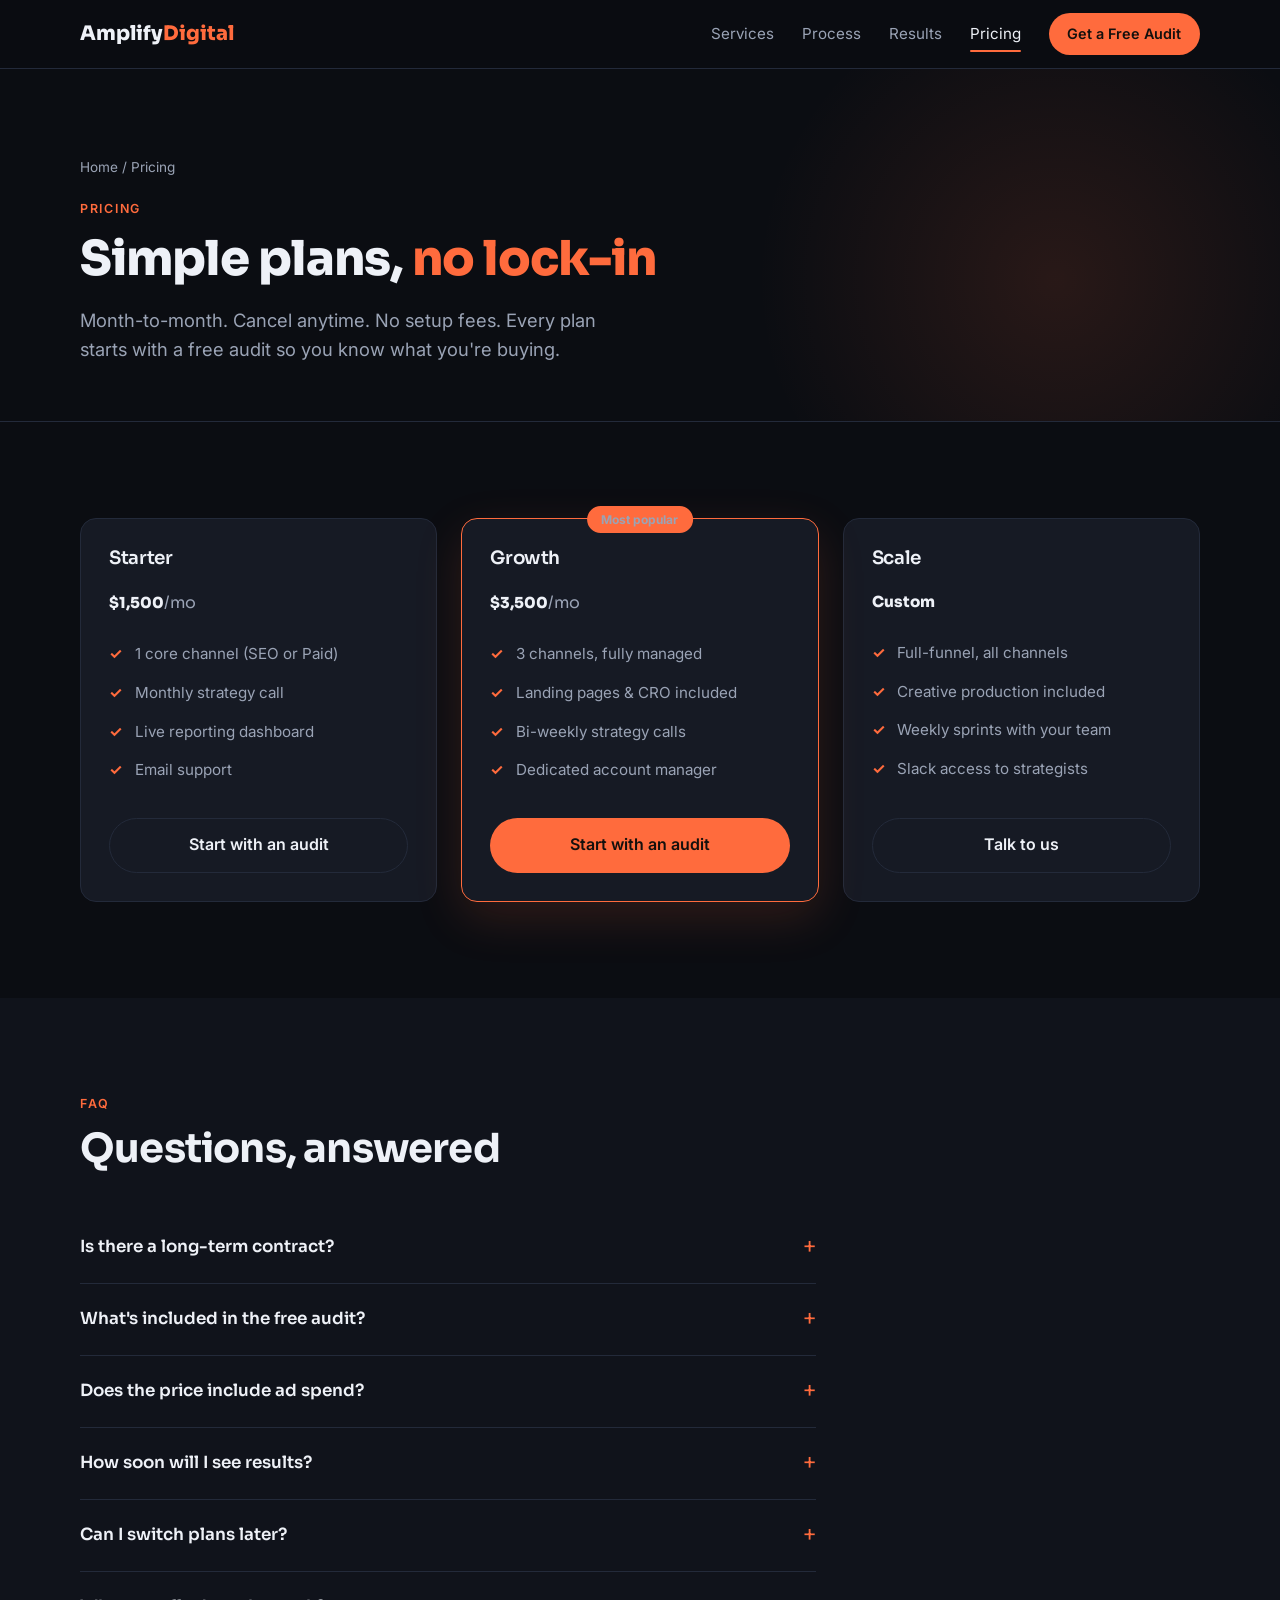
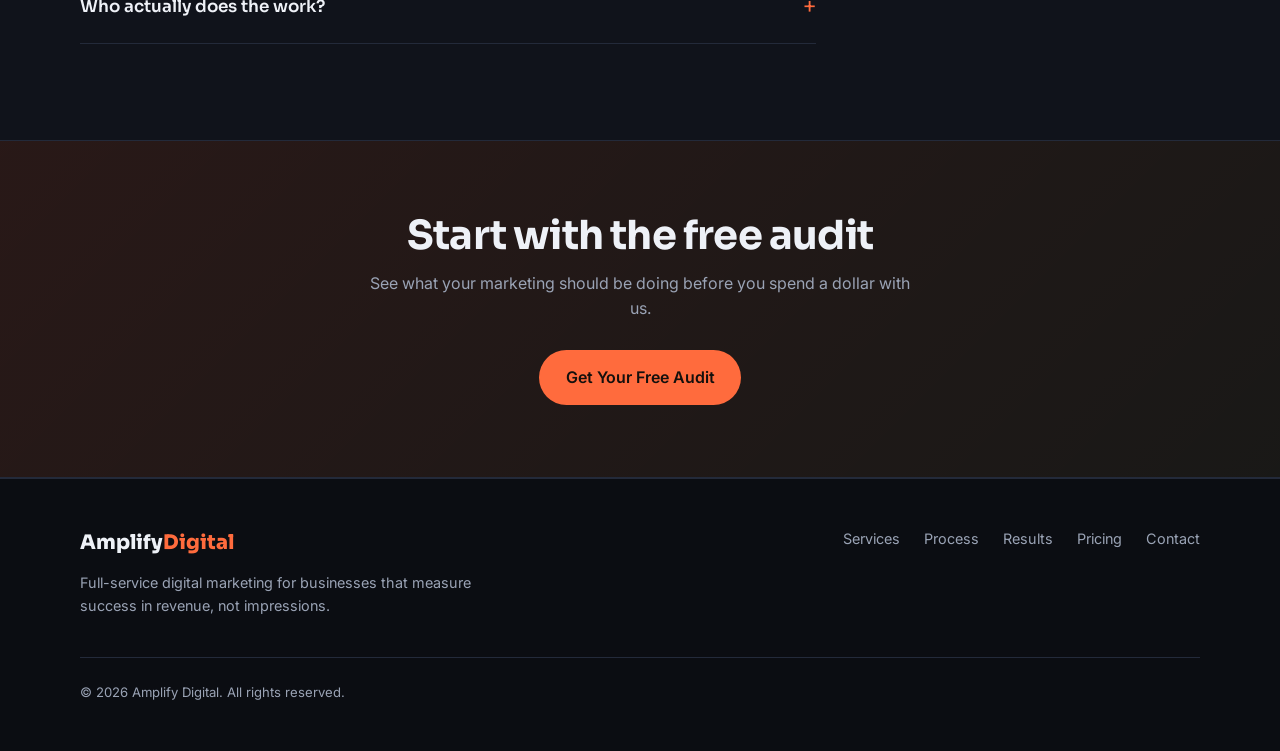
==== pricing.html @ b1fe0513 "Add dedicated Services, Process, Results and Pricing pages Split the single-page site into a multi-p" ====
<!DOCTYPE html>
<html lang="en">
<head>
  <meta charset="UTF-8" />
  <meta name="viewport" content="width=device-width, initial-scale=1.0" />
  <title>Pricing — Amplify Digital</title>
  <meta name="description" content="Simple, month-to-month digital marketing plans from $1,500/mo. No lock-in, no setup fees, and every plan starts with a free audit." />
  <link rel="icon" href="data:image/svg+xml,<svg xmlns='http://www.w3.org/2000/svg' viewBox='0 0 100 100'><text y='.9em' font-size='90'>🚀</text></svg>" />
  <link rel="preconnect" href="https://fonts.googleapis.com" />
  <link rel="preconnect" href="https://fonts.gstatic.com" crossorigin />
  <link href="https://fonts.googleapis.com/css2?family=Sora:wght@400;600;700;800&family=Inter:wght@400;500;600&display=swap" rel="stylesheet" />
  <link rel="stylesheet" href="styles.css" />
</head>
<body>

  <header class="nav" id="top">
    <div class="container nav-inner">
      <a href="index.html" class="logo">Amplify<span>Digital</span></a>
      <nav class="nav-links" id="navLinks">
        <a href="services.html">Services</a>
        <a href="process.html">Process</a>
        <a href="results.html">Results</a>
        <a href="pricing.html" class="active">Pricing</a>
        <a href="index.html#contact" class="btn btn-small">Get a Free Audit</a>
      </nav>
      <button class="nav-toggle" id="navToggle" aria-label="Toggle menu" aria-expanded="false">
        <span></span><span></span><span></span>
      </button>
    </div>
  </header>

  <section class="page-hero">
    <div class="container">
      <p class="breadcrumb reveal"><a href="index.html">Home</a> / Pricing</p>
      <p class="eyebrow reveal">Pricing</p>
      <h1 class="reveal">Simple plans, <em>no lock-in</em></h1>
      <p class="lead reveal">Month-to-month. Cancel anytime. No setup fees. Every plan starts with a free audit so you know what you're buying.</p>
    </div>
  </section>

  <section class="section">
    <div class="container">
      <div class="grid grid-3 pricing-grid">
        <article class="card price reveal">
          <h3>Starter</h3>
          <p class="price-amount">$1,500<span>/mo</span></p>
          <ul>
            <li>1 core channel (SEO or Paid)</li>
            <li>Monthly strategy call</li>
            <li>Live reporting dashboard</li>
            <li>Email support</li>
          </ul>
          <a href="index.html#contact" class="btn btn-ghost">Start with an audit</a>
        </article>
        <article class="card price featured reveal">
          <p class="price-flag">Most popular</p>
          <h3>Growth</h3>
          <p class="price-amount">$3,500<span>/mo</span></p>
          <ul>
            <li>3 channels, fully managed</li>
            <li>Landing pages &amp; CRO included</li>
            <li>Bi-weekly strategy calls</li>
            <li>Dedicated account manager</li>
          </ul>
          <a href="index.html#contact" class="btn">Start with an audit</a>
        </article>
        <article class="card price reveal">
          <h3>Scale</h3>
          <p class="price-amount">Custom</p>
          <ul>
            <li>Full-funnel, all channels</li>
            <li>Creative production included</li>
            <li>Weekly sprints with your team</li>
            <li>Slack access to strategists</li>
          </ul>
          <a href="index.html#contact" class="btn btn-ghost">Talk to us</a>
        </article>
      </div>
    </div>
  </section>

  <section class="section section-alt">
    <div class="container">
      <p class="eyebrow reveal">FAQ</p>
      <h2 class="reveal">Questions, answered</h2>
      <div class="faq reveal">
        <details>
          <summary>Is there a long-term contract?</summary>
          <p>No. Every plan is month-to-month. We earn your business each month with results, not with a contract that traps you.</p>
        </details>
        <details>
          <summary>What's included in the free audit?</summary>
          <p>A senior strategist reviews your website, ads, funnels and competitors, then sends back a teardown of what's working, what's leaking money, and the three fastest wins. It's yours to keep whether or not you work with us.</p>
        </details>
        <details>
          <summary>Does the price include ad spend?</summary>
          <p>No — the monthly fee covers our strategy and management. Your ad budget is paid directly to the platforms (Google, Meta, etc.) and stays in your own accounts.</p>
        </details>
        <details>
          <summary>How soon will I see results?</summary>
          <p>Paid channels can move within weeks; SEO and content compound over months. Your strategy call sets realistic timelines and targets up front — no vague promises.</p>
        </details>
        <details>
          <summary>Can I switch plans later?</summary>
          <p>Anytime. Most clients start with one or two channels and scale up as the numbers prove out. Upgrades and downgrades take effect the next billing cycle.</p>
        </details>
        <details>
          <summary>Who actually does the work?</summary>
          <p>Senior specialists on our team — not junior staff or offshore contractors handed a checklist. You'll know exactly who's on your account.</p>
        </details>
      </div>
    </div>
  </section>

  <section class="cta-band">
    <div class="container">
      <h2>Start with the free audit</h2>
      <p>See what your marketing should be doing before you spend a dollar with us.</p>
      <a href="index.html#contact" class="btn">Get Your Free Audit</a>
    </div>
  </section>

  <footer class="footer">
    <div class="container footer-inner">
      <div>
        <a href="index.html" class="logo">Amplify<span>Digital</span></a>
        <p>Full-service digital marketing for businesses that measure success in revenue, not impressions.</p>
      </div>
      <nav aria-label="Footer">
        <a href="services.html">Services</a>
        <a href="process.html">Process</a>
        <a href="results.html">Results</a>
        <a href="pricing.html">Pricing</a>
        <a href="index.html#contact">Contact</a>
      </nav>
      <p class="footer-copy">© <span id="year"></span> Amplify Digital. All rights reserved.</p>
    </div>
  </footer>

  <script src="script.js"></script>
</body>
</html>
---- styles.css ----
/* ============ Design tokens ============ */
:root {
  --bg: #0b0d12;
  --bg-alt: #10131b;
  --card: #161a24;
  --card-edge: #232a3a;
  --text: #eef1f7;
  --muted: #9aa3b5;
  --accent: #ff6b3d;
  --accent-soft: rgba(255, 107, 61, 0.12);
  --accent-2: #ffd166;
  --radius: 16px;
  --font-head: "Sora", system-ui, sans-serif;
  --font-body: "Inter", system-ui, sans-serif;
}

* { margin: 0; padding: 0; box-sizing: border-box; }
html { scroll-behavior: smooth; }
body {
  font-family: var(--font-body);
  background: var(--bg);
  color: var(--text);
  line-height: 1.6;
  -webkit-font-smoothing: antialiased;
}
img, svg { max-width: 100%; display: block; }
a { color: inherit; text-decoration: none; }

.container { width: min(1120px, 92%); margin-inline: auto; }

h1, h2, h3 { font-family: var(--font-head); line-height: 1.15; letter-spacing: -0.02em; }
h1 { font-size: clamp(2.2rem, 5vw, 3.6rem); font-weight: 800; }
h2 { font-size: clamp(1.7rem, 3.5vw, 2.5rem); font-weight: 700; }
h3 { font-size: 1.15rem; font-weight: 600; }
h1 em, h2 em { font-style: normal; color: var(--accent); }

.eyebrow {
  text-transform: uppercase;
  letter-spacing: 0.14em;
  font-size: 0.78rem;
  font-weight: 600;
  color: var(--accent);
  margin-bottom: 0.75rem;
}
.lead { font-size: 1.15rem; color: var(--muted); margin: 1.25rem 0 2rem; max-width: 34rem; }
.section-sub { color: var(--muted); max-width: 40rem; margin: 0.75rem 0 2.5rem; }

/* ============ Buttons ============ */
.btn {
  display: inline-block;
  background: var(--accent);
  color: #14100d;
  font-weight: 600;
  padding: 0.85rem 1.6rem;
  border-radius: 999px;
  border: 1px solid transparent;
  cursor: pointer;
  font-size: 1rem;
  font-family: var(--font-body);
  transition: transform 0.15s ease, box-shadow 0.15s ease, background 0.15s ease;
}
.btn:hover { transform: translateY(-2px); box-shadow: 0 8px 24px rgba(255, 107, 61, 0.35); }
.btn-ghost { background: transparent; color: var(--text); border-color: var(--card-edge); }
.btn-ghost:hover { box-shadow: none; border-color: var(--accent); color: var(--accent); }
.btn-small { padding: 0.5rem 1.1rem; font-size: 0.9rem; }
.btn-full { width: 100%; }

/* ============ Navigation ============ */
.nav {
  position: sticky;
  top: 0;
  z-index: 50;
  background: rgba(11, 13, 18, 0.85);
  backdrop-filter: blur(12px);
  border-bottom: 1px solid var(--card-edge);
}
.nav-inner { display: flex; align-items: center; justify-content: space-between; height: 68px; }
.logo { font-family: var(--font-head); font-weight: 800; font-size: 1.25rem; }
.logo span { color: var(--accent); }
.nav-links { display: flex; align-items: center; gap: 1.75rem; font-size: 0.95rem; }
.nav-links a:not(.btn) { color: var(--muted); transition: color 0.15s; position: relative; }
.nav-links a:not(.btn):hover { color: var(--text); }
.nav-links a.active { color: var(--text); }
.nav-links a.active::after {
  content: "";
  position: absolute;
  left: 0; right: 0; bottom: -6px;
  height: 2px;
  background: var(--accent);
  border-radius: 2px;
}
.nav-toggle { display: none; background: none; border: 0; cursor: pointer; padding: 6px; }
.nav-toggle span { display: block; width: 22px; height: 2px; background: var(--text); margin: 5px 0; transition: 0.2s; }

/* ============ Hero ============ */
.hero { padding: clamp(4rem, 9vw, 7rem) 0 4rem; position: relative; overflow: hidden; }
.hero::before {
  content: "";
  position: absolute;
  top: -30%; right: -15%;
  width: 60vw; height: 60vw;
  background: radial-gradient(circle, rgba(255,107,61,0.14), transparent 60%);
  pointer-events: none;
}
.hero-inner { display: grid; grid-template-columns: 1.15fr 0.85fr; gap: 3rem; align-items: center; position: relative; }
.hero-actions { display: flex; gap: 1rem; flex-wrap: wrap; }
.hero-stats { display: flex; gap: 2.5rem; list-style: none; margin-top: 3rem; flex-wrap: wrap; }
.hero-stats strong { font-family: var(--font-head); font-size: 2rem; color: var(--accent-2); display: block; }
.hero-stats span { color: var(--muted); font-size: 0.88rem; }

.chart-card {
  background: var(--card);
  border: 1px solid var(--card-edge);
  border-radius: var(--radius);
  padding: 1.25rem;
  position: relative;
  box-shadow: 0 24px 60px rgba(0, 0, 0, 0.45);
  transform: rotate(1.5deg);
}
.chart-card-head { display: flex; align-items: center; gap: 6px; margin-bottom: 1rem; }
.chart-card-head .dot { width: 10px; height: 10px; border-radius: 50%; background: var(--card-edge); }
.chart-card-head em { margin-left: auto; font-size: 0.8rem; color: var(--muted); font-style: normal; }
.chart-bars rect { fill: var(--accent-soft); stroke: none; rx: 4; }
.chart-line { fill: none; stroke: var(--accent); stroke-width: 3; stroke-linecap: round; stroke-linejoin: round; }
.chart-badge {
  position: absolute;
  bottom: -14px; right: 18px;
  background: var(--accent-2);
  color: #1d1608;
  font-weight: 700;
  font-size: 0.85rem;
  padding: 0.4rem 0.9rem;
  border-radius: 999px;
}

/* ============ Trust bar ============ */
.trustbar { padding: 2.5rem 0; border-block: 1px solid var(--card-edge); }
.trustbar p { text-align: center; color: var(--muted); font-size: 0.8rem; text-transform: uppercase; letter-spacing: 0.14em; margin-bottom: 1.25rem; }
.trust-logos { display: flex; justify-content: center; gap: clamp(1.5rem, 4vw, 3.5rem); flex-wrap: wrap; }
.trust-logos span { font-family: var(--font-head); font-weight: 700; color: var(--muted); opacity: 0.7; letter-spacing: 0.04em; }

/* ============ Sections & cards ============ */
.section { padding: clamp(4rem, 8vw, 6rem) 0; }
.section-alt { background: var(--bg-alt); }

.grid { display: grid; gap: 1.5rem; }
.grid-3 { grid-template-columns: repeat(3, 1fr); }

.card {
  background: var(--card);
  border: 1px solid var(--card-edge);
  border-radius: var(--radius);
  padding: 1.75rem;
  transition: transform 0.2s ease, border-color 0.2s ease;
}
.card:hover { transform: translateY(-4px); border-color: var(--accent); }
.card p { color: var(--muted); font-size: 0.95rem; }
.card h3 { margin-bottom: 0.6rem; }
.card-icon {
  width: 48px; height: 48px;
  display: grid; place-items: center;
  background: var(--accent-soft);
  border-radius: 12px;
  font-size: 1.4rem;
  margin-bottom: 1.1rem;
}

/* ============ Process steps ============ */
.steps { display: grid; grid-template-columns: repeat(4, 1fr); gap: 1.5rem; margin-top: 2.5rem; }
.step { position: relative; padding-top: 0.5rem; }
.step-num {
  font-family: var(--font-head);
  font-size: 2.6rem;
  font-weight: 800;
  color: var(--accent-soft);
  -webkit-text-stroke: 1.5px var(--accent);
  display: block;
  margin-bottom: 0.5rem;
}
.step h3 { margin-bottom: 0.4rem; }
.step p { color: var(--muted); font-size: 0.93rem; }

/* ============ Case studies ============ */
.case-tag { font-size: 0.78rem !important; text-transform: uppercase; letter-spacing: 0.1em; color: var(--accent) !important; font-weight: 600; margin-bottom: 1rem; }
.case-metric { font-family: var(--font-head); font-size: 2.6rem; font-weight: 800; color: var(--text) !important; line-height: 1; }
.case-metric-label { color: var(--accent-2) !important; font-size: 0.88rem !important; margin: 0.35rem 0 1rem; }

/* ============ Quotes ============ */
.quote p { font-size: 1rem; color: var(--text); }
.quote p::before { content: none; }
.quote footer { margin-top: 1.25rem; color: var(--muted); font-size: 0.88rem; }
.quote strong { color: var(--text); }

/* ============ Pricing ============ */
.pricing-grid { align-items: stretch; }
.price { display: flex; flex-direction: column; }
.price-amount { font-family: var(--font-head); font-size: 2.3rem; font-weight: 800; color: var(--text) !important; margin: 0.75rem 0 1.25rem; }
.price-amount span { font-size: 1rem; color: var(--muted); font-weight: 400; }
.price ul { list-style: none; margin-bottom: 1.75rem; flex: 1; }
.price li { padding: 0.45rem 0 0.45rem 1.6rem; position: relative; color: var(--muted); font-size: 0.95rem; }
.price li::before { content: "✓"; position: absolute; left: 0; color: var(--accent); font-weight: 700; }
.price .btn { text-align: center; }
.featured { border-color: var(--accent); position: relative; box-shadow: 0 16px 48px rgba(255, 107, 61, 0.15); }
.price-flag {
  position: absolute;
  top: -13px; left: 50%;
  transform: translateX(-50%);
  background: var(--accent);
  color: #14100d;
  font-size: 0.75rem !important;
  font-weight: 700;
  padding: 0.25rem 0.9rem;
  border-radius: 999px;
  white-space: nowrap;
}

/* ============ Contact ============ */
.contact-inner { display: grid; grid-template-columns: 1fr 1fr; gap: 3.5rem; align-items: start; }
.checklist { list-style: none; margin-top: 1.5rem; }
.checklist li { padding: 0.4rem 0 0.4rem 1.8rem; position: relative; color: var(--muted); }
.checklist li::before { content: "✓"; position: absolute; left: 0; color: var(--accent-2); font-weight: 700; }

.contact-form { display: grid; gap: 1.1rem; }
.contact-form:hover { transform: none; border-color: var(--card-edge); }
.contact-form label { display: grid; gap: 0.4rem; font-size: 0.88rem; font-weight: 500; }
.contact-form input, .contact-form textarea {
  background: var(--bg);
  border: 1px solid var(--card-edge);
  border-radius: 10px;
  padding: 0.75rem 0.9rem;
  color: var(--text);
  font-family: var(--font-body);
  font-size: 0.95rem;
  transition: border-color 0.15s;
}
.contact-form input:focus, .contact-form textarea:focus { outline: none; border-color: var(--accent); }
.form-note { text-align: center; font-size: 0.8rem !important; }

/* ============ Footer ============ */
.footer { border-top: 1px solid var(--card-edge); padding: 3rem 0; }
.footer-inner { display: grid; grid-template-columns: 1.2fr 1fr; gap: 2rem; align-items: start; }
.footer-inner > div p { color: var(--muted); font-size: 0.9rem; margin-top: 0.75rem; max-width: 26rem; }
.footer nav { display: flex; gap: 1.5rem; flex-wrap: wrap; justify-content: flex-end; }
.footer nav a { color: var(--muted); font-size: 0.9rem; }
.footer nav a:hover { color: var(--text); }
.footer-copy { grid-column: 1 / -1; color: var(--muted); font-size: 0.82rem; border-top: 1px solid var(--card-edge); padding-top: 1.5rem; margin-top: 0.5rem; }

/* ============ Reveal animation ============ */
.reveal { opacity: 0; transform: translateY(24px); transition: opacity 0.6s ease, transform 0.6s ease; }
.reveal.visible { opacity: 1; transform: none; }
@media (prefers-reduced-motion: reduce) {
  .reveal { opacity: 1; transform: none; transition: none; }
  html { scroll-behavior: auto; }
}

/* ============ Responsive ============ */
@media (max-width: 900px) {
  .hero-inner { grid-template-columns: 1fr; }
  .hero-visual { max-width: 420px; }
  .grid-3 { grid-template-columns: 1fr 1fr; }
  .steps { grid-template-columns: 1fr 1fr; }
  .contact-inner { grid-template-columns: 1fr; }
}
@media (max-width: 640px) {
  .grid-3, .steps { grid-template-columns: 1fr; }
  .nav-toggle { display: block; }
  .nav-links {
    display: none;
    position: absolute;
    top: 68px; left: 0; right: 0;
    background: var(--bg-alt);
    border-bottom: 1px solid var(--card-edge);
    flex-direction: column;
    padding: 1.5rem;
    gap: 1.25rem;
  }
  .nav-links.open { display: flex; }
  .footer-inner { grid-template-columns: 1fr; }
  .footer nav { justify-content: flex-start; }
  .page-hero { text-align: left; }
  .service-row { grid-template-columns: 1fr; }
}

/* ============ Sub-page hero ============ */
.page-hero {
  padding: clamp(3.5rem, 8vw, 5.5rem) 0 clamp(2.5rem, 5vw, 3.5rem);
  position: relative;
  overflow: hidden;
  border-bottom: 1px solid var(--card-edge);
}
.page-hero::before {
  content: "";
  position: absolute;
  top: -40%; right: -10%;
  width: 55vw; height: 55vw;
  background: radial-gradient(circle, rgba(255,107,61,0.12), transparent 60%);
  pointer-events: none;
}
.page-hero .container { position: relative; }
.page-hero h1 { font-size: clamp(2rem, 4.5vw, 3rem); }
.page-hero .lead { margin-bottom: 0; }
.breadcrumb { font-size: 0.85rem; color: var(--muted); margin-bottom: 1.25rem; }
.breadcrumb a { color: var(--muted); }
.breadcrumb a:hover { color: var(--accent); }

/* ============ Detailed service rows ============ */
.service-row {
  display: grid;
  grid-template-columns: 220px 1fr;
  gap: 1.75rem;
  align-items: start;
  padding: 2rem 0;
  border-bottom: 1px solid var(--card-edge);
}
.service-row:last-child { border-bottom: 0; }
.service-row .card-icon { margin-bottom: 1rem; }
.service-row h3 { font-size: 1.4rem; margin-bottom: 0.5rem; }
.service-row .row-lead { color: var(--muted); }
.service-row .deliverables {
  list-style: none;
  display: grid;
  grid-template-columns: 1fr 1fr;
  gap: 0.5rem 1.5rem;
}
.service-row .deliverables li {
  position: relative;
  padding-left: 1.5rem;
  color: var(--muted);
  font-size: 0.95rem;
}
.service-row .deliverables li::before {
  content: "✓";
  position: absolute; left: 0;
  color: var(--accent);
  font-weight: 700;
}
@media (max-width: 640px) {
  .service-row .deliverables { grid-template-columns: 1fr; }
}

/* ============ Stat band ============ */
.stat-band {
  display: grid;
  grid-template-columns: repeat(4, 1fr);
  gap: 1.5rem;
  text-align: center;
  padding: 2.5rem 0;
}
.stat-band .stat strong {
  font-family: var(--font-head);
  font-size: clamp(2rem, 4vw, 2.8rem);
  font-weight: 800;
  color: var(--accent-2);
  display: block;
  line-height: 1;
}
.stat-band .stat span { color: var(--muted); font-size: 0.9rem; }
@media (max-width: 640px) { .stat-band { grid-template-columns: 1fr 1fr; gap: 2rem; } }

/* ============ CTA band ============ */
.cta-band {
  text-align: center;
  padding: clamp(3rem, 7vw, 4.5rem) 0;
  background: linear-gradient(135deg, rgba(255,107,61,0.12), rgba(255,209,102,0.06));
  border-block: 1px solid var(--card-edge);
}
.cta-band h2 { max-width: 32rem; margin: 0 auto 0.75rem; }
.cta-band p { color: var(--muted); max-width: 34rem; margin: 0 auto 1.75rem; }

/* ============ FAQ ============ */
.faq { max-width: 46rem; margin-top: 2.5rem; }
.faq details {
  border-bottom: 1px solid var(--card-edge);
  padding: 1.1rem 0;
}
.faq summary {
  cursor: pointer;
  font-family: var(--font-head);
  font-weight: 600;
  font-size: 1.05rem;
  list-style: none;
  display: flex;
  justify-content: space-between;
  align-items: center;
  gap: 1rem;
}
.faq summary::-webkit-details-marker { display: none; }
.faq summary::after {
  content: "+";
  color: var(--accent);
  font-size: 1.4rem;
  font-weight: 400;
  transition: transform 0.2s;
}
.faq details[open] summary::after { transform: rotate(45deg); }
.faq details p { color: var(--muted); margin-top: 0.75rem; font-size: 0.95rem; }

/* Section intro helper for centered sub-page sections */
.center { text-align: center; }
.center .section-sub { margin-inline: auto; }
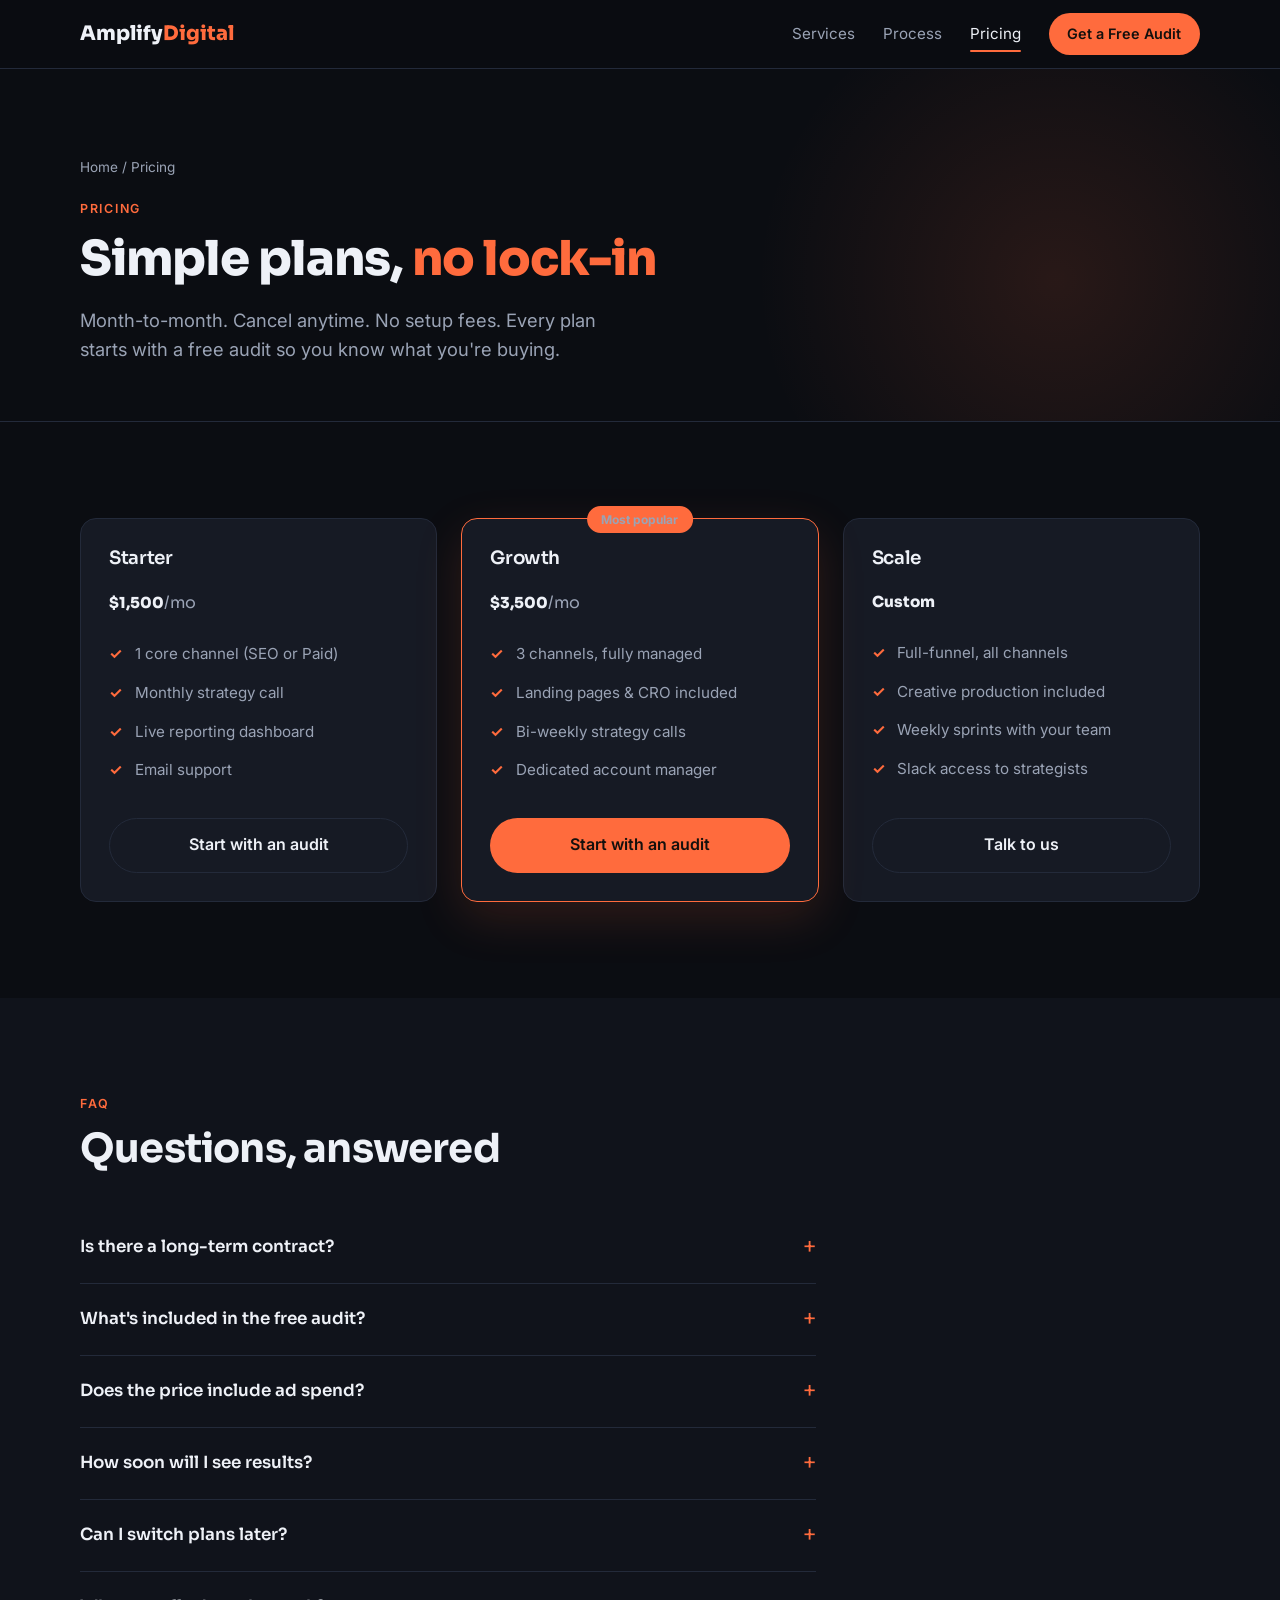
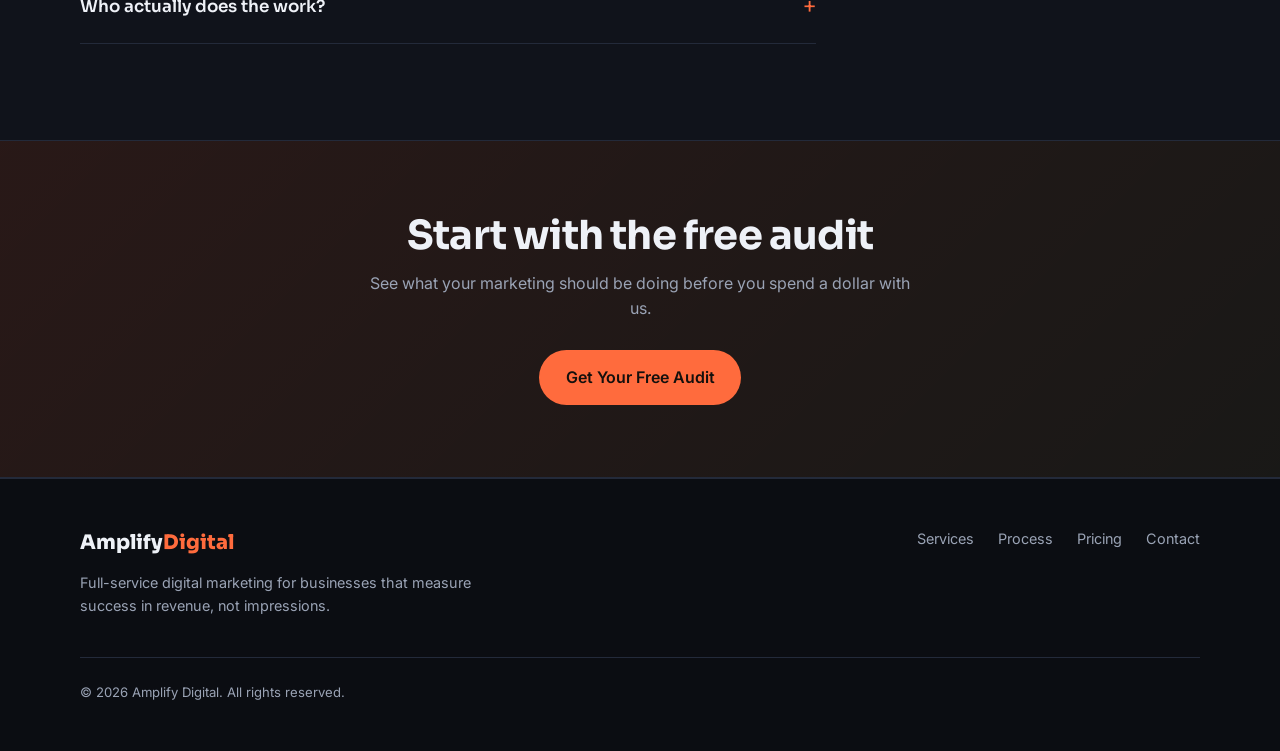
==== commit 924bc53c: "Remove Results page and all associated content Delete results.html, drop its nav and footer links fr" ====
--- a/pricing.html
+++ b/pricing.html
@@ -3,9 +3,9 @@
 <head>
   <meta charset="UTF-8" />
   <meta name="viewport" content="width=device-width, initial-scale=1.0" />
-  <title>Pricing — Amplify Digital</title>
+  <title>Pricing | Amplify Digital</title>
   <meta name="description" content="Simple, month-to-month digital marketing plans from $1,500/mo. No lock-in, no setup fees, and every plan starts with a free audit." />
-  <link rel="icon" href="data:image/svg+xml,<svg xmlns='http://www.w3.org/2000/svg' viewBox='0 0 100 100'><text y='.9em' font-size='90'>🚀</text></svg>" />
+  <link rel="icon" href="data:image/svg+xml,<svg xmlns='http://www.w3.org/2000/svg' viewBox='0 0 100 100'><rect width='100' height='100' rx='22' fill='%230b0d12'/><text x='50' y='50' dy='.35em' text-anchor='middle' font-family='Arial' font-weight='bold' font-size='58' fill='%23ff6b3d'>A</text></svg>" />
   <link rel="preconnect" href="https://fonts.googleapis.com" />
   <link rel="preconnect" href="https://fonts.gstatic.com" crossorigin />
   <link href="https://fonts.googleapis.com/css2?family=Sora:wght@400;600;700;800&family=Inter:wght@400;500;600&display=swap" rel="stylesheet" />
@@ -19,7 +19,6 @@
       <nav class="nav-links" id="navLinks">
         <a href="services.html">Services</a>
         <a href="process.html">Process</a>
-        <a href="results.html">Results</a>
         <a href="pricing.html" class="active">Pricing</a>
         <a href="index.html#contact" class="btn btn-small">Get a Free Audit</a>
       </nav>
@@ -94,11 +93,11 @@
         </details>
         <details>
           <summary>Does the price include ad spend?</summary>
-          <p>No — the monthly fee covers our strategy and management. Your ad budget is paid directly to the platforms (Google, Meta, etc.) and stays in your own accounts.</p>
+          <p>No. The monthly fee covers our strategy and management. Your ad budget is paid directly to the platforms (Google, Meta, etc.) and stays in your own accounts.</p>
         </details>
         <details>
           <summary>How soon will I see results?</summary>
-          <p>Paid channels can move within weeks; SEO and content compound over months. Your strategy call sets realistic timelines and targets up front — no vague promises.</p>
+          <p>Paid channels can move within weeks; SEO and content compound over months. Your strategy call sets realistic timelines and targets up front, with no vague promises.</p>
         </details>
         <details>
           <summary>Can I switch plans later?</summary>
@@ -106,7 +105,7 @@
         </details>
         <details>
           <summary>Who actually does the work?</summary>
-          <p>Senior specialists on our team — not junior staff or offshore contractors handed a checklist. You'll know exactly who's on your account.</p>
+          <p>Senior specialists on our team, not junior staff or offshore contractors handed a checklist. You'll know exactly who's on your account.</p>
         </details>
       </div>
     </div>
@@ -129,7 +128,6 @@
       <nav aria-label="Footer">
         <a href="services.html">Services</a>
         <a href="process.html">Process</a>
-        <a href="results.html">Results</a>
         <a href="pricing.html">Pricing</a>
         <a href="index.html#contact">Contact</a>
       </nav>
--- a/styles.css
+++ b/styles.css
@@ -161,8 +161,15 @@
   display: grid; place-items: center;
   background: var(--accent-soft);
   border-radius: 12px;
-  font-size: 1.4rem;
   margin-bottom: 1.1rem;
+}
+.card-icon svg {
+  width: 24px; height: 24px;
+  stroke: var(--accent);
+  fill: none;
+  stroke-width: 2;
+  stroke-linecap: round;
+  stroke-linejoin: round;
 }
 
 /* ============ Process steps ============ */
@@ -179,11 +186,6 @@
 }
 .step h3 { margin-bottom: 0.4rem; }
 .step p { color: var(--muted); font-size: 0.93rem; }
-
-/* ============ Case studies ============ */
-.case-tag { font-size: 0.78rem !important; text-transform: uppercase; letter-spacing: 0.1em; color: var(--accent) !important; font-weight: 600; margin-bottom: 1rem; }
-.case-metric { font-family: var(--font-head); font-size: 2.6rem; font-weight: 800; color: var(--text) !important; line-height: 1; }
-.case-metric-label { color: var(--accent-2) !important; font-size: 0.88rem !important; margin: 0.35rem 0 1rem; }
 
 /* ============ Quotes ============ */
 .quote p { font-size: 1rem; color: var(--text); }
@@ -338,25 +340,6 @@
   .service-row .deliverables { grid-template-columns: 1fr; }
 }
 
-/* ============ Stat band ============ */
-.stat-band {
-  display: grid;
-  grid-template-columns: repeat(4, 1fr);
-  gap: 1.5rem;
-  text-align: center;
-  padding: 2.5rem 0;
-}
-.stat-band .stat strong {
-  font-family: var(--font-head);
-  font-size: clamp(2rem, 4vw, 2.8rem);
-  font-weight: 800;
-  color: var(--accent-2);
-  display: block;
-  line-height: 1;
-}
-.stat-band .stat span { color: var(--muted); font-size: 0.9rem; }
-@media (max-width: 640px) { .stat-band { grid-template-columns: 1fr 1fr; gap: 2rem; } }
-
 /* ============ CTA band ============ */
 .cta-band {
   text-align: center;
